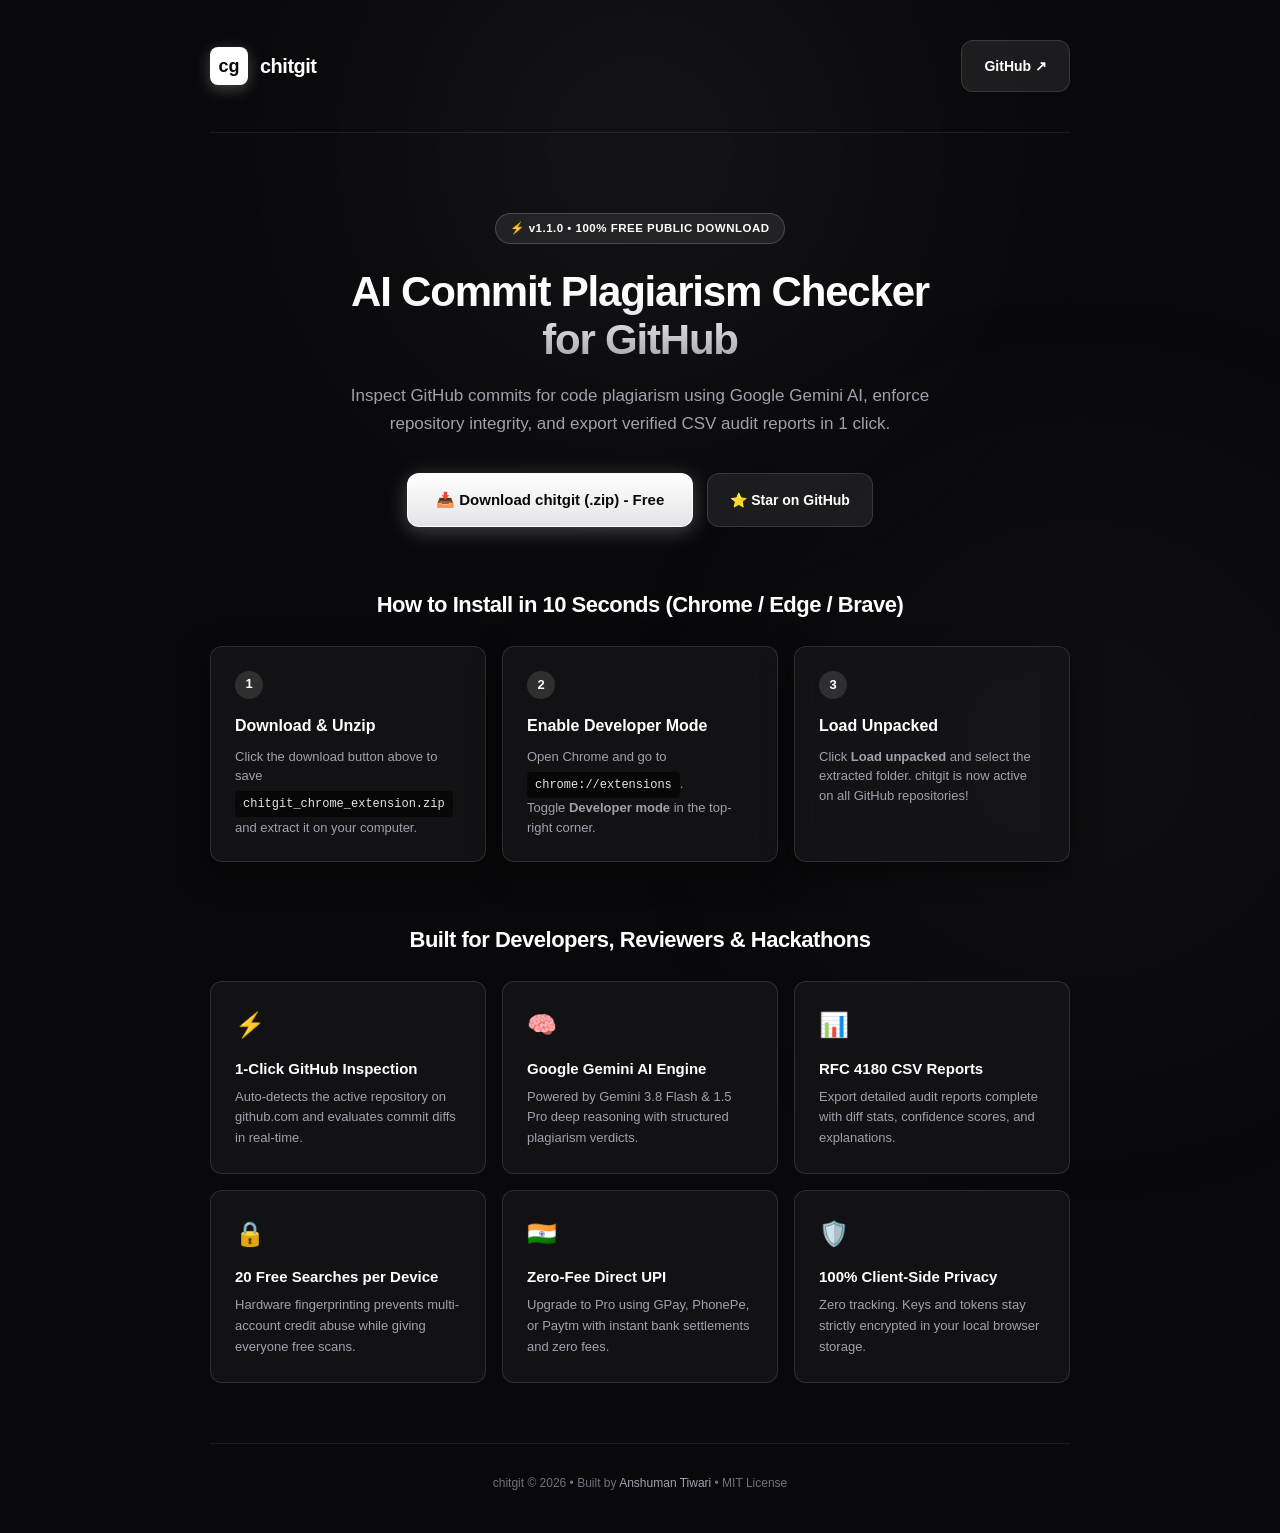
==== docs/index.html @ 2f1c8484 "feat(docs): add public landing page and direct extension download for GitHub Pages" ====
<!DOCTYPE html>
<html lang="en">
<head>
  <meta charset="UTF-8">
  <meta name="viewport" content="width=device-width, initial-scale=1.0">
  <title>chitgit - AI GitHub Commit Plagiarism Checker & CSV Exporter</title>
  <meta name="description" content="AI-powered GitHub commit analysis tool. Detects code plagiarism and exports detailed CSV reports using Google Gemini.">
  <style>
    :root {
      --bg-matte: #09090b;
      --card-bg: rgba(24, 24, 27, 0.7);
      --card-border: rgba(255, 255, 255, 0.12);
      --text-primary: #ffffff;
      --text-secondary: #a1a1aa;
      --text-muted: #71717a;
      --accent: #ffffff;
      --success: #10b981;
      --radius-sm: 8px;
      --radius-md: 12px;
      --radius-lg: 16px;
    }

    * {
      box-sizing: border-box;
      margin: 0;
      padding: 0;
      font-family: -apple-system, BlinkMacSystemFont, "Segoe UI", Roboto, Helvetica, Arial, sans-serif;
    }

    body {
      background-color: var(--bg-matte);
      color: var(--text-primary);
      min-height: 100vh;
      line-height: 1.6;
      position: relative;
      overflow-x: hidden;
    }

    .ambient-glow {
      position: fixed;
      width: 600px;
      height: 600px;
      border-radius: 50%;
      filter: blur(140px);
      opacity: 0.12;
      pointer-events: none;
      z-index: 0;
    }

    .glow-top {
      top: -150px;
      left: 50%;
      transform: translateX(-50%);
      background: radial-gradient(circle, #ffffff 0%, rgba(255, 255, 255, 0) 70%);
    }

    .glow-bottom {
      bottom: -150px;
      right: -100px;
      background: radial-gradient(circle, #a1a1aa 0%, rgba(161, 161, 170, 0) 70%);
    }

    .container {
      width: 100%;
      max-width: 900px;
      margin: 0 auto;
      padding: 40px 20px;
      position: relative;
      z-index: 1;
    }

    /* Navbar */
    .navbar {
      display: flex;
      justify-content: space-between;
      align-items: center;
      padding-bottom: 40px;
      border-bottom: 1px solid rgba(255, 255, 255, 0.08);
      margin-bottom: 50px;
    }

    .logo-group {
      display: flex;
      align-items: center;
      gap: 12px;
    }

    .logo-badge {
      width: 38px;
      height: 38px;
      background: #ffffff;
      color: #09090b;
      border-radius: 8px;
      display: flex;
      align-items: center;
      justify-content: center;
      font-size: 18px;
      font-weight: 900;
      box-shadow: 0 4px 15px rgba(255, 255, 255, 0.25);
    }

    .brand-name {
      font-size: 20px;
      font-weight: 800;
      letter-spacing: -0.5px;
    }

    .nav-links {
      display: flex;
      gap: 12px;
    }

    /* Hero Section */
    .hero {
      text-align: center;
      padding: 30px 0 60px;
    }

    .hero-badge {
      display: inline-block;
      background: rgba(255, 255, 255, 0.08);
      border: 1px solid rgba(255, 255, 255, 0.18);
      color: #ffffff;
      font-size: 11.5px;
      font-weight: 700;
      padding: 5px 14px;
      border-radius: 999px;
      margin-bottom: 24px;
      letter-spacing: 0.5px;
    }

    .hero-title {
      font-size: 42px;
      font-weight: 900;
      letter-spacing: -1.2px;
      line-height: 1.15;
      margin-bottom: 18px;
      background: linear-gradient(180deg, #ffffff 30%, #a1a1aa 100%);
      -webkit-background-clip: text;
      -webkit-text-fill-color: transparent;
    }

    .hero-subtitle {
      font-size: 17px;
      color: var(--text-secondary);
      max-width: 640px;
      margin: 0 auto 36px;
    }

    .cta-group {
      display: flex;
      justify-content: center;
      gap: 14px;
      flex-wrap: wrap;
    }

    @keyframes shine-sweep {
      0% { transform: translateX(-160%) skewX(-20deg); }
      30%, 100% { transform: translateX(260%) skewX(-20deg); }
    }

    .btn-primary {
      position: relative;
      overflow: hidden;
      background: linear-gradient(180deg, #ffffff 0%, #e4e4e7 100%);
      border: 1px solid rgba(255, 255, 255, 0.9);
      border-radius: var(--radius-md);
      color: #09090b;
      font-size: 15px;
      font-weight: 800;
      padding: 14px 28px;
      text-decoration: none;
      display: inline-flex;
      align-items: center;
      gap: 8px;
      box-shadow: 0 4px 20px rgba(255, 255, 255, 0.25);
      transition: all 0.2s;
    }

    .btn-primary::after {
      content: '';
      position: absolute;
      top: 0; left: 0;
      width: 40%; height: 100%;
      background: linear-gradient(90deg, transparent 0%, rgba(255, 255, 255, 0.9) 50%, transparent 100%);
      transform: translateX(-160%) skewX(-20deg);
      animation: shine-sweep 3.5s infinite ease-in-out;
      pointer-events: none;
    }

    .btn-primary:hover {
      transform: translateY(-2px);
      box-shadow: 0 6px 26px rgba(255, 255, 255, 0.4);
    }

    .btn-secondary {
      background: rgba(255, 255, 255, 0.08);
      border: 1px solid var(--card-border);
      border-radius: var(--radius-md);
      color: #ffffff;
      font-size: 14px;
      font-weight: 600;
      padding: 14px 22px;
      text-decoration: none;
      display: inline-flex;
      align-items: center;
      gap: 8px;
      transition: all 0.2s;
    }

    .btn-secondary:hover {
      background: rgba(255, 255, 255, 0.16);
      border-color: rgba(255, 255, 255, 0.35);
    }

    /* Installation Steps */
    .section {
      margin-bottom: 60px;
    }

    .section-heading {
      font-size: 22px;
      font-weight: 800;
      letter-spacing: -0.5px;
      margin-bottom: 24px;
      text-align: center;
    }

    .steps-grid {
      display: grid;
      grid-template-columns: repeat(auto-fit, minmax(250px, 1fr));
      gap: 16px;
    }

    .step-card {
      background: var(--card-bg);
      border: 1px solid var(--card-border);
      border-radius: var(--radius-md);
      padding: 24px;
      backdrop-filter: blur(16px);
      -webkit-backdrop-filter: blur(16px);
      box-shadow: 0 10px 30px rgba(0, 0, 0, 0.5);
    }

    .step-num {
      width: 28px;
      height: 28px;
      background: rgba(255, 255, 255, 0.12);
      border-radius: 50%;
      display: flex;
      align-items: center;
      justify-content: center;
      font-weight: 800;
      font-size: 13px;
      margin-bottom: 14px;
      color: #ffffff;
    }

    .step-title {
      font-size: 16px;
      font-weight: 700;
      margin-bottom: 8px;
    }

    .step-desc {
      font-size: 13px;
      color: var(--text-secondary);
      line-height: 1.5;
    }

    .step-code {
      background: rgba(0, 0, 0, 0.6);
      padding: 4px 8px;
      border-radius: 4px;
      font-family: monospace;
      font-size: 12px;
      color: #e4e4e7;
      display: inline-block;
      margin-top: 6px;
    }

    /* Features Grid */
    .features-grid {
      display: grid;
      grid-template-columns: repeat(auto-fit, minmax(250px, 1fr));
      gap: 16px;
    }

    .feature-card {
      background: var(--card-bg);
      border: 1px solid var(--card-border);
      border-radius: var(--radius-md);
      padding: 24px;
    }

    .feature-icon {
      font-size: 24px;
      margin-bottom: 12px;
    }

    .feature-title {
      font-size: 15px;
      font-weight: 700;
      margin-bottom: 6px;
    }

    .feature-desc {
      font-size: 13px;
      color: var(--text-secondary);
    }

    /* Footer */
    .footer {
      border-top: 1px solid rgba(255, 255, 255, 0.08);
      padding-top: 30px;
      text-align: center;
      font-size: 12px;
      color: var(--text-muted);
    }

    .footer a {
      color: var(--text-secondary);
      text-decoration: none;
    }

    .footer a:hover {
      text-decoration: underline;
    }
  </style>
</head>
<body>
  <div class="ambient-glow glow-top"></div>
  <div class="ambient-glow glow-bottom"></div>

  <div class="container">
    <!-- Navbar -->
    <header class="navbar">
      <div class="logo-group">
        <div class="logo-badge">cg</div>
        <span class="brand-name">chitgit</span>
      </div>
      <div class="nav-links">
        <a href="https://github.com/acedik/GitLense" target="_blank" class="btn-secondary">GitHub ↗</a>
      </div>
    </header>

    <!-- Hero -->
    <section class="hero">
      <span class="hero-badge">⚡ v1.1.0 • 100% FREE PUBLIC DOWNLOAD</span>
      <h1 class="hero-title">AI Commit Plagiarism Checker<br>for GitHub</h1>
      <p class="hero-subtitle">
        Inspect GitHub commits for code plagiarism using Google Gemini AI, enforce repository integrity, and export verified CSV audit reports in 1 click.
      </p>

      <div class="cta-group">
        <a href="chitgit_chrome_extension.zip" download class="btn-primary">
          📥 Download chitgit (.zip) - Free
        </a>
        <a href="https://github.com/acedik/GitLense" target="_blank" class="btn-secondary">
          ⭐ Star on GitHub
        </a>
      </div>
    </section>

    <!-- 10-Second Install Guide -->
    <section class="section">
      <h2 class="section-heading">How to Install in 10 Seconds (Chrome / Edge / Brave)</h2>
      <div class="steps-grid">
        <div class="step-card">
          <div class="step-num">1</div>
          <h3 class="step-title">Download & Unzip</h3>
          <p class="step-desc">Click the download button above to save <span class="step-code">chitgit_chrome_extension.zip</span> and extract it on your computer.</p>
        </div>

        <div class="step-card">
          <div class="step-num">2</div>
          <h3 class="step-title">Enable Developer Mode</h3>
          <p class="step-desc">Open Chrome and go to <span class="step-code">chrome://extensions</span>.<br>Toggle <strong>Developer mode</strong> in the top-right corner.</p>
        </div>

        <div class="step-card">
          <div class="step-num">3</div>
          <h3 class="step-title">Load Unpacked</h3>
          <p class="step-desc">Click <strong>Load unpacked</strong> and select the extracted folder. chitgit is now active on all GitHub repositories!</p>
        </div>
      </div>
    </section>

    <!-- Key Features -->
    <section class="section">
      <h2 class="section-heading">Built for Developers, Reviewers & Hackathons</h2>
      <div class="features-grid">
        <div class="feature-card">
          <div class="feature-icon">⚡</div>
          <h3 class="feature-title">1-Click GitHub Inspection</h3>
          <p class="feature-desc">Auto-detects the active repository on github.com and evaluates commit diffs in real-time.</p>
        </div>

        <div class="feature-card">
          <div class="feature-icon">🧠</div>
          <h3 class="feature-title">Google Gemini AI Engine</h3>
          <p class="feature-desc">Powered by Gemini 3.8 Flash & 1.5 Pro deep reasoning with structured plagiarism verdicts.</p>
        </div>

        <div class="feature-card">
          <div class="feature-icon">📊</div>
          <h3 class="feature-title">RFC 4180 CSV Reports</h3>
          <p class="feature-desc">Export detailed audit reports complete with diff stats, confidence scores, and explanations.</p>
        </div>

        <div class="feature-card">
          <div class="feature-icon">🔒</div>
          <h3 class="feature-title">20 Free Searches per Device</h3>
          <p class="feature-desc">Hardware fingerprinting prevents multi-account credit abuse while giving everyone free scans.</p>
        </div>

        <div class="feature-card">
          <div class="feature-icon">🇮🇳</div>
          <h3 class="feature-title">Zero-Fee Direct UPI</h3>
          <p class="feature-desc">Upgrade to Pro using GPay, PhonePe, or Paytm with instant bank settlements and zero fees.</p>
        </div>

        <div class="feature-card">
          <div class="feature-icon">🛡️</div>
          <h3 class="feature-title">100% Client-Side Privacy</h3>
          <p class="feature-desc">Zero tracking. Keys and tokens stay strictly encrypted in your local browser storage.</p>
        </div>
      </div>
    </section>

    <!-- Footer -->
    <footer class="footer">
      <p>chitgit © 2026 • Built by <a href="https://github.com/acedik" target="_blank">Anshuman Tiwari</a> • MIT License</p>
    </footer>
  </div>
</body>
</html>
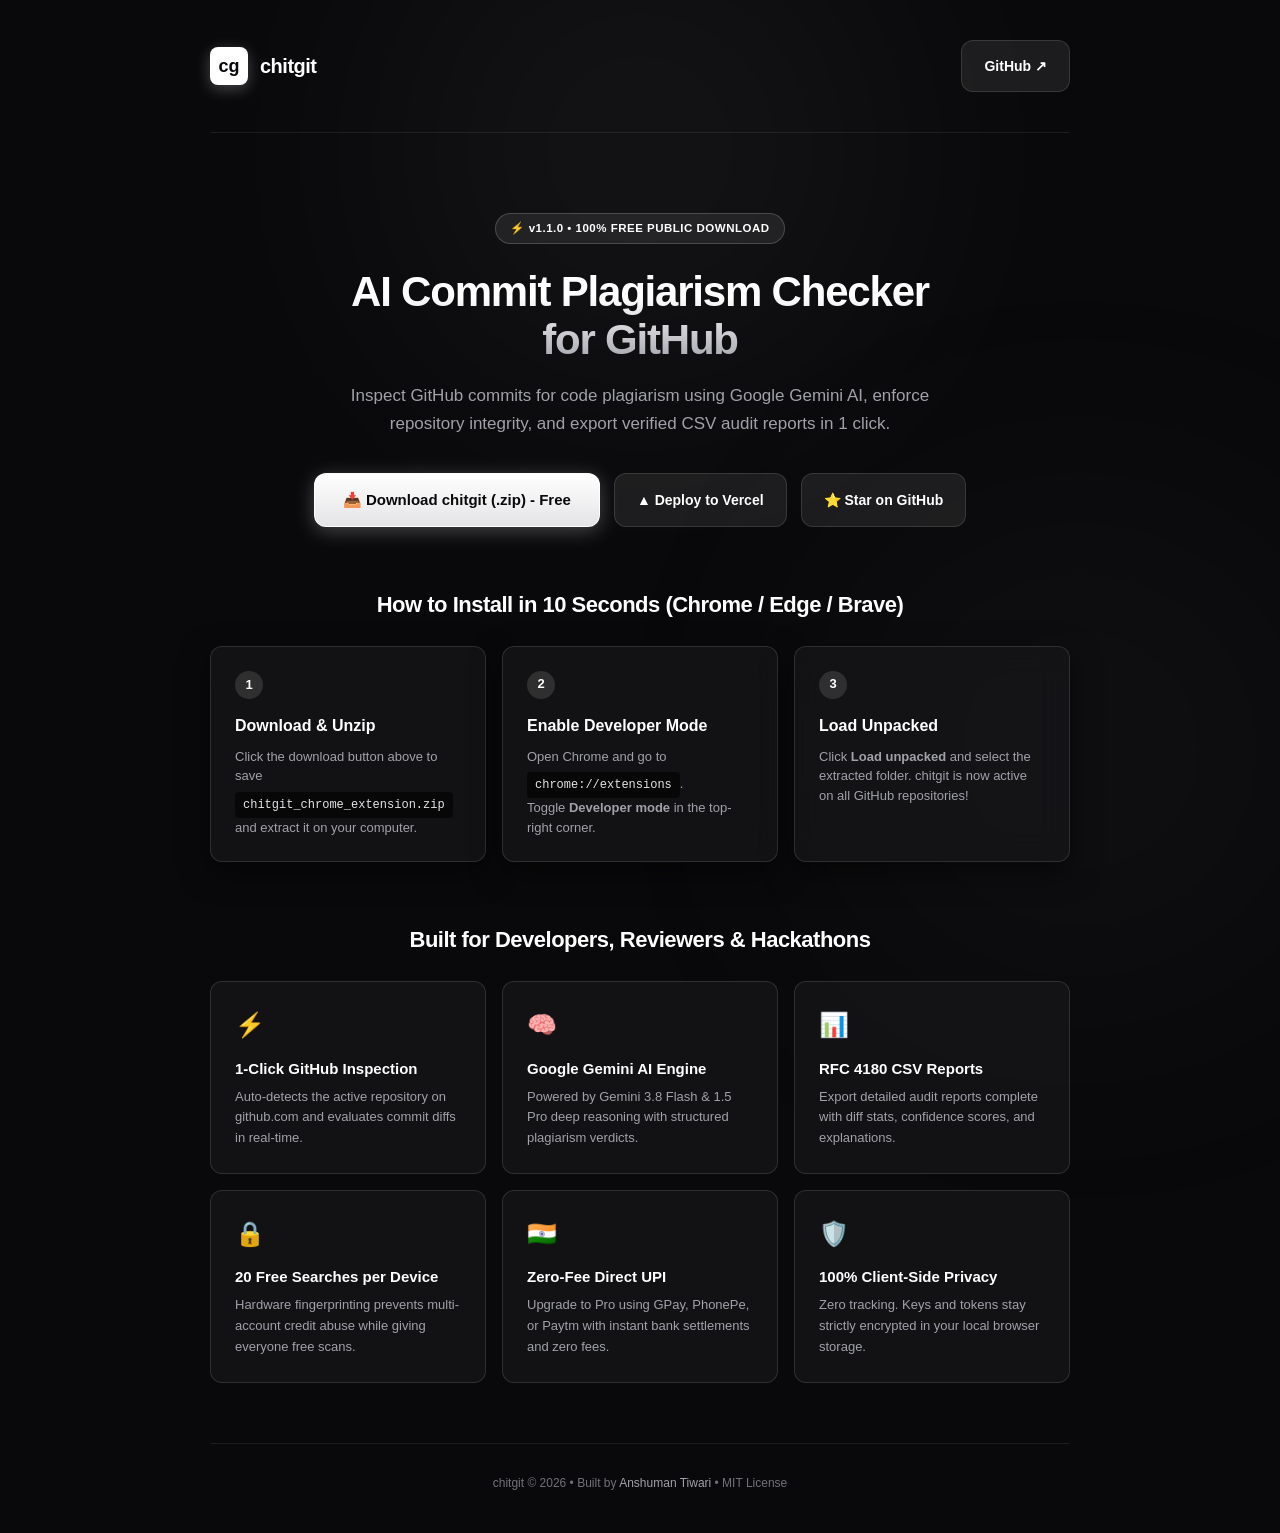
==== commit 57bb8834: "feat(deploy): add 1-click Deploy to Vercel button and robust serverless import path" ====
--- a/docs/index.html
+++ b/docs/index.html
@@ -356,6 +356,9 @@
         <a href="chitgit_chrome_extension.zip" download class="btn-primary">
           📥 Download chitgit (.zip) - Free
         </a>
+        <a href="https://vercel.com/new/clone?repository-url=https://github.com/acedik/GitLense&env=GEMINI_API_KEY,SUPABASE_URL,SUPABASE_ANON_KEY" target="_blank" class="btn-secondary">
+          ▲ Deploy to Vercel
+        </a>
         <a href="https://github.com/acedik/GitLense" target="_blank" class="btn-secondary">
           ⭐ Star on GitHub
         </a>
